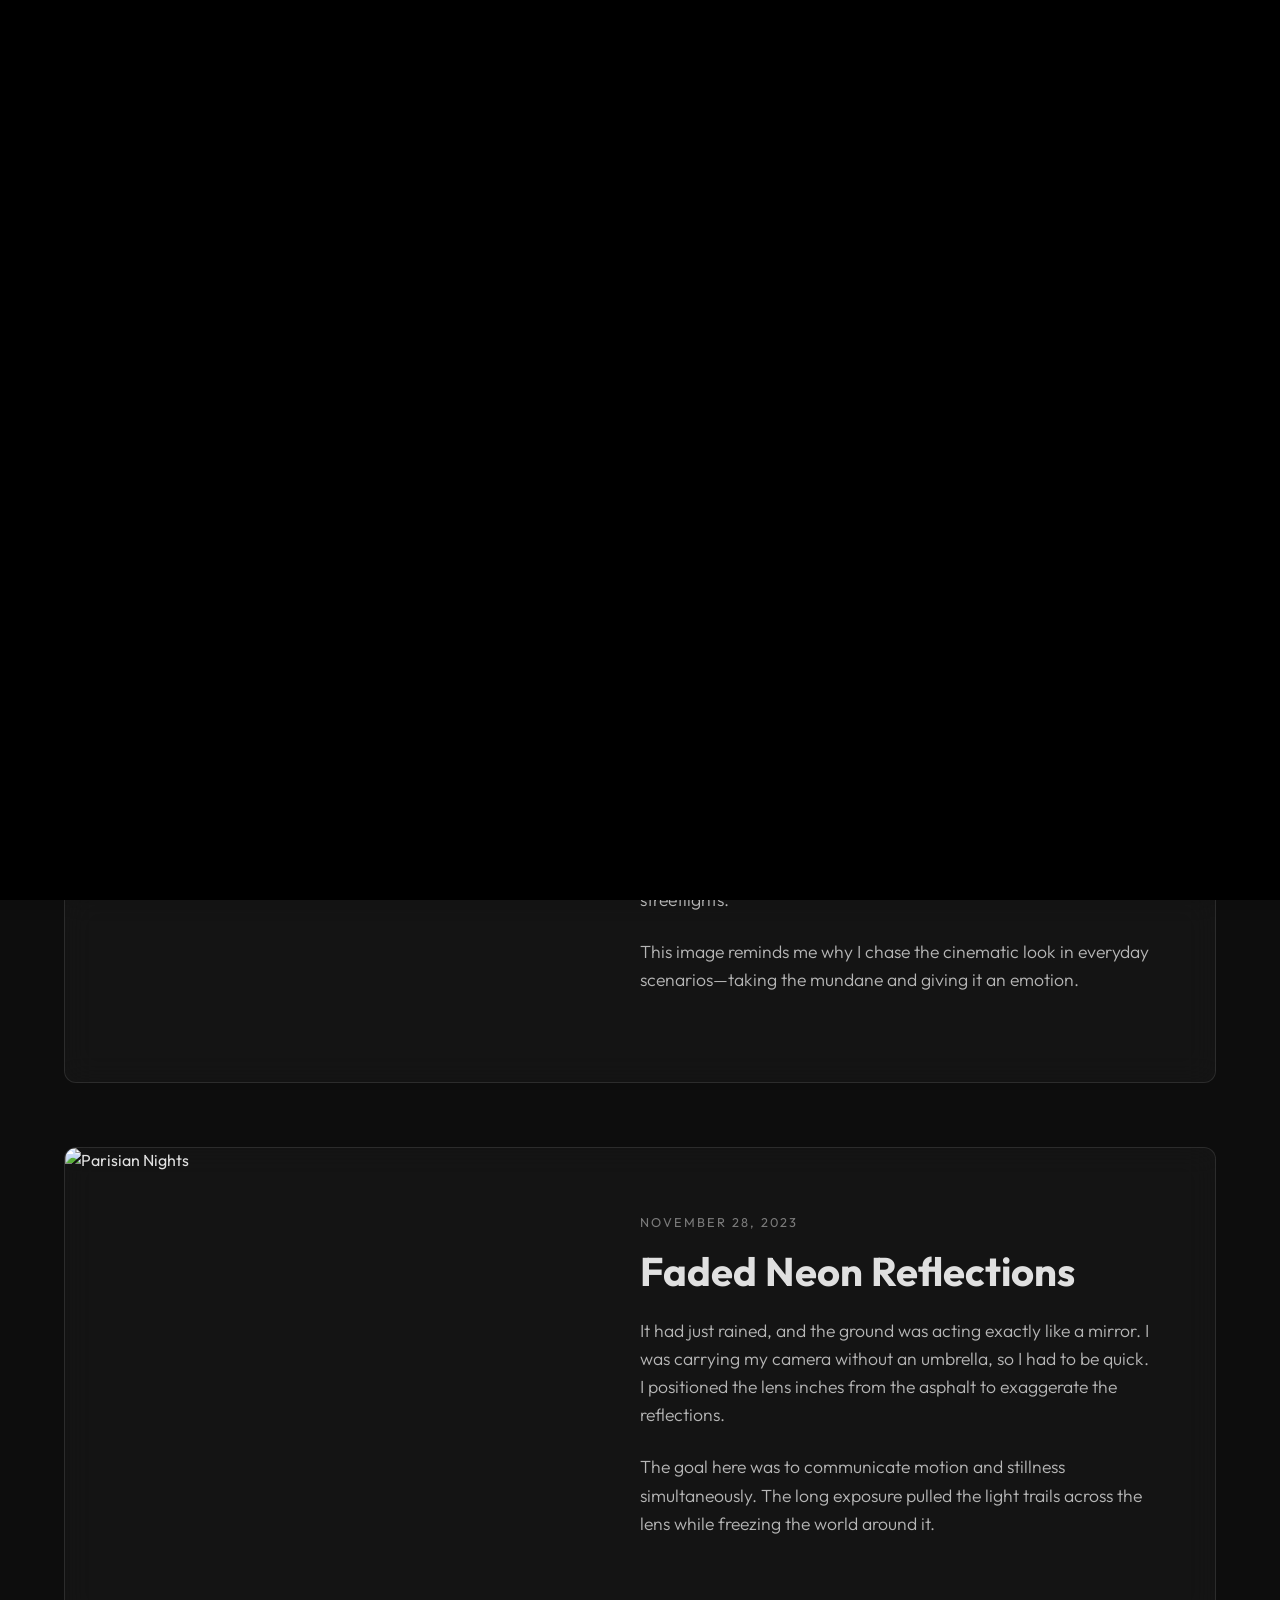
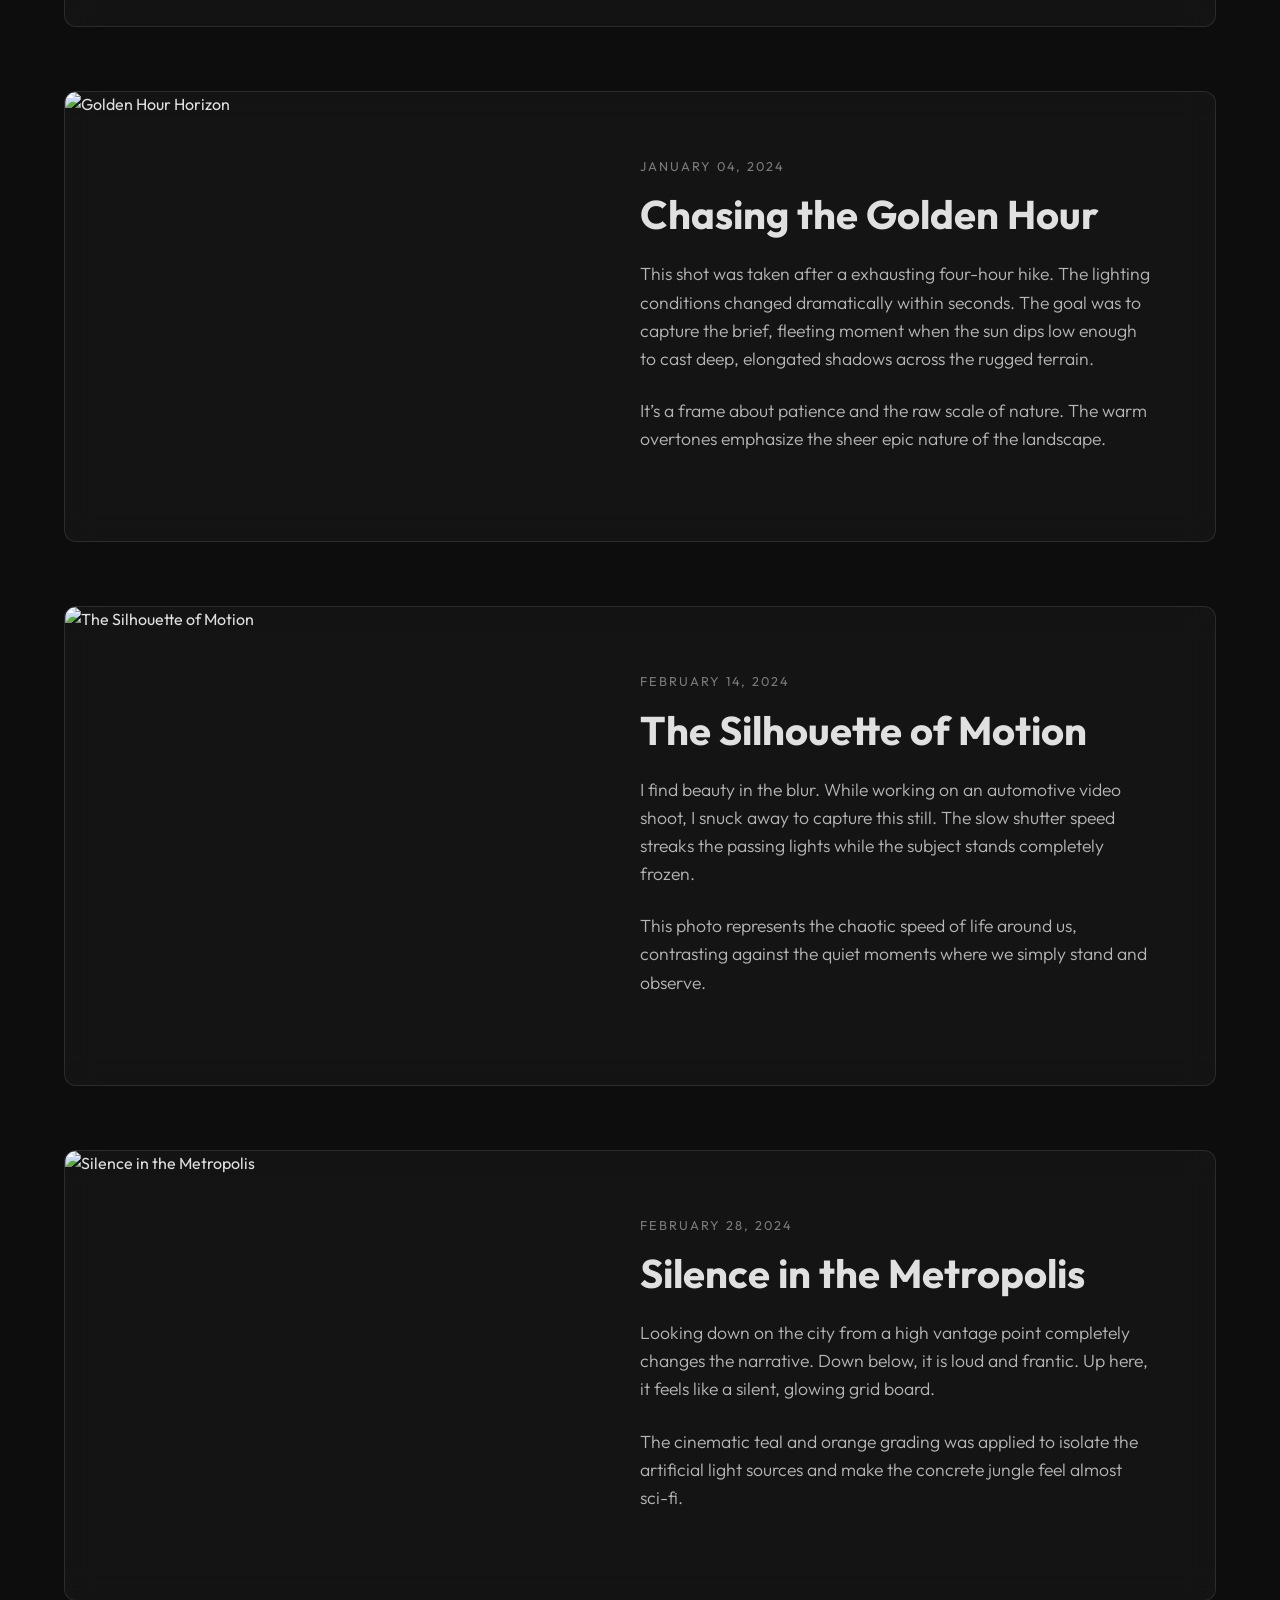
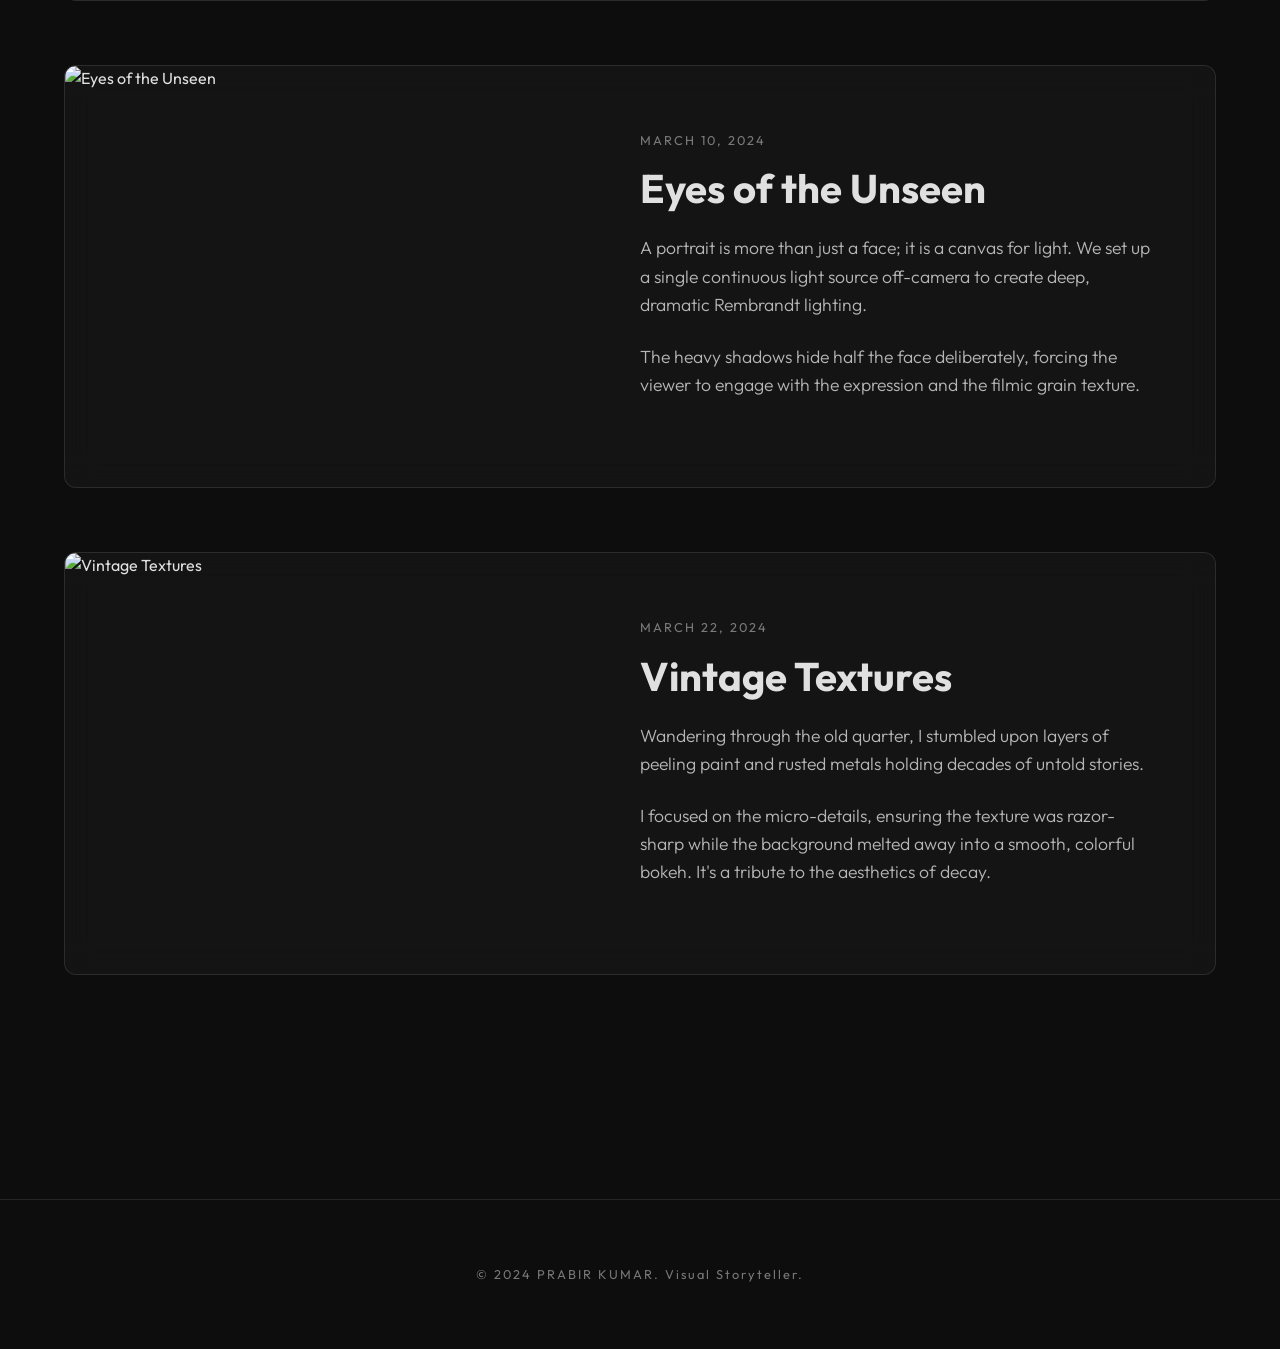
==== stories.html @ 2d8ebfbc "Add files via upload" ====
<!DOCTYPE html>
<html lang="en">
<head>
    <meta charset="UTF-8">
    <meta name="viewport" content="width=device-width, initial-scale=1.0">
    <title>Visual Stories | Prabir Kumar</title>
    <meta name="description" content="Explore the cinematic stories behind the lens of Prabir Kumar.">
    
    <!-- Google Fonts: Outfit for dynamic feel -->
    <link rel="preconnect" href="https://fonts.googleapis.com">
    <link rel="preconnect" href="https://fonts.gstatic.com" crossorigin>
    <link href="https://fonts.googleapis.com/css2?family=Outfit:wght@100;300;400;700;900&display=swap" rel="stylesheet">
    
    <!-- CSS -->
    <link rel="stylesheet" href="style.css">
</head>
<body class="loading">

    <!-- Loader -->
    <div class="loader-wrapper">
        <div class="loader-content">
            <div class="loader-line"></div>
            <span class="loader-text">BEHIND THE LENS</span>
        </div>
    </div>

    <!-- Grain Overlay -->
    <div class="grain-overlay"></div>

    <!-- Global Morphed Glass Background -->
    <div class="morphed-bg">
        <div class="blob blob1"></div>
        <div class="blob blob2"></div>
        <div class="blob blob3"></div>
    </div>
    <div class="global-glass"></div>

    <!-- Navigation -->
    <nav>
        <div class="nav-logo">PK</div>
        <div class="nav-links">
            <a href="index.html">Back to Home</a>
        </div>
    </nav>

    <main id="main-content">
        <!-- Stories Heading Section -->
        <section class="stories-hero">
            <div class="container glass-panel text-center">
                <h1 class="reveal-text">Stories Behind The Lens</h1>
                <p class="subtitle reveal-text-delay">Every frame carries a narrative.</p>
            </div>
        </section>

        <!-- Stories List -->
        <section class="stories-feed">
            <div class="container">
                
                <!-- Story Item 1 -->
                <div class="glass-card story-card">
                    <div class="story-image">
                        <!-- Placeholder for user's photo -->
                        <img src="https://images.unsplash.com/photo-1542038784456-1ea8e935640e?q=80&w=1200" alt="Urban Depth">
                    </div>
                    <div class="story-content">
                        <span class="story-date">October 12, 2023</span>
                        <h2>The Urban Depth</h2>
                        <p>I clicked this photo during a late-night street walk while exploring the contrast between towering city architecture and the isolation felt within it. The moody color grading focuses heavily on the cold blues of the metropolis crashing against the warm sodium-vapor streetlights.</p>
                        <p>This image reminds me why I chase the cinematic look in everyday scenarios—taking the mundane and giving it an emotion.</p>
                    </div>
                </div>

                <!-- Story Item 2 -->
                <div class="glass-card story-card">
                    <div class="story-image">
                        <!-- Placeholder for user's photo -->
                        <img src="https://images.unsplash.com/photo-1502602898657-3e91760cbb34?q=80&w=1200" alt="Parisian Nights">
                    </div>
                    <div class="story-content">
                        <span class="story-date">November 28, 2023</span>
                        <h2>Faded Neon Reflections</h2>
                        <p>It had just rained, and the ground was acting exactly like a mirror. I was carrying my camera without an umbrella, so I had to be quick. I positioned the lens inches from the asphalt to exaggerate the reflections.</p>
                        <p>The goal here was to communicate motion and stillness simultaneously. The long exposure pulled the light trails across the lens while freezing the world around it.</p>
                    </div>
                </div>

                <!-- Story Item 3 -->
                <div class="glass-card story-card">
                    <div class="story-image">
                        <img src="https://images.unsplash.com/photo-1469474968028-56623f02e42e?q=80&w=1200" alt="Golden Hour Horizon">
                    </div>
                    <div class="story-content">
                        <span class="story-date">January 04, 2024</span>
                        <h2>Chasing the Golden Hour</h2>
                        <p>This shot was taken after a exhausting four-hour hike. The lighting conditions changed dramatically within seconds. The goal was to capture the brief, fleeting moment when the sun dips low enough to cast deep, elongated shadows across the rugged terrain.</p>
                        <p>It’s a frame about patience and the raw scale of nature. The warm overtones emphasize the sheer epic nature of the landscape.</p>
                    </div>
                </div>

                <!-- Story Item 4 -->
                <div class="glass-card story-card">
                    <div class="story-image">
                        <img src="https://images.unsplash.com/photo-1510168341147-3850125fc13b?q=80&w=1200" alt="The Silhouette of Motion">
                    </div>
                    <div class="story-content">
                        <span class="story-date">February 14, 2024</span>
                        <h2>The Silhouette of Motion</h2>
                        <p>I find beauty in the blur. While working on an automotive video shoot, I snuck away to capture this still. The slow shutter speed streaks the passing lights while the subject stands completely frozen.</p>
                        <p>This photo represents the chaotic speed of life around us, contrasting against the quiet moments where we simply stand and observe.</p>
                    </div>
                </div>

                <!-- Story Item 5 -->
                <div class="glass-card story-card">
                    <div class="story-image">
                        <img src="https://images.unsplash.com/photo-1449824913935-59a10b8d2000?q=80&w=1200" alt="Silence in the Metropolis">
                    </div>
                    <div class="story-content">
                        <span class="story-date">February 28, 2024</span>
                        <h2>Silence in the Metropolis</h2>
                        <p>Looking down on the city from a high vantage point completely changes the narrative. Down below, it is loud and frantic. Up here, it feels like a silent, glowing grid board.</p>
                        <p>The cinematic teal and orange grading was applied to isolate the artificial light sources and make the concrete jungle feel almost sci-fi.</p>
                    </div>
                </div>

                <!-- Story Item 6 -->
                <div class="glass-card story-card">
                    <div class="story-image">
                        <img src="https://images.unsplash.com/photo-1506794778202-cad84cf45f1d?q=80&w=1200" alt="Eyes of the Unseen">
                    </div>
                    <div class="story-content">
                        <span class="story-date">March 10, 2024</span>
                        <h2>Eyes of the Unseen</h2>
                        <p>A portrait is more than just a face; it is a canvas for light. We set up a single continuous light source off-camera to create deep, dramatic Rembrandt lighting.</p>
                        <p>The heavy shadows hide half the face deliberately, forcing the viewer to engage with the expression and the filmic grain texture.</p>
                    </div>
                </div>

                <!-- Story Item 7 -->
                <div class="glass-card story-card">
                    <div class="story-image">
                        <img src="https://images.unsplash.com/photo-1541892079822-cb6632490b8f?q=80&w=1200" alt="Vintage Textures">
                    </div>
                    <div class="story-content">
                        <span class="story-date">March 22, 2024</span>
                        <h2>Vintage Textures</h2>
                        <p>Wandering through the old quarter, I stumbled upon layers of peeling paint and rusted metals holding decades of untold stories.</p>
                        <p>I focused on the micro-details, ensuring the texture was razor-sharp while the background melted away into a smooth, colorful bokeh. It's a tribute to the aesthetics of decay.</p>
                    </div>
                </div>

            </div>
        </section>

    </main>

    <!-- Footer -->
    <footer>
        <div class="footer-content">
            <p>&copy; 2024 PRABIR KUMAR. Visual Storyteller.</p>
        </div>
    </footer>

    <!-- Libraries -->
    <script src="https://cdnjs.cloudflare.com/ajax/libs/gsap/3.12.2/gsap.min.js"></script>
    <script src="https://cdnjs.cloudflare.com/ajax/libs/gsap/3.12.2/ScrollTrigger.min.js"></script>
    <script src="https://cdn.jsdelivr.net/gh/studio-freight/lenis@1.0.19/bundled/lenis.min.js"></script>

    <!-- JS -->
    <script src="main.js"></script>
</body>
</html>
---- style.css ----
:root {
    --bg-color: #0d0d0d;
    --text-color: #e0e0e0;
    --accent-color: #ffffff;
    --glass-bg: rgba(255, 255, 255, 0.03);
    --glass-border: rgba(255, 255, 255, 0.1);
    --glass-blur: 15px;
    --transition-smooth: all 0.6s cubic-bezier(0.16, 1, 0.3, 1);
    --font-main: 'Outfit', sans-serif;
}

* {
    margin: 0;
    padding: 0;
    box-sizing: border-box;
}

html {
    scroll-behavior: initial; /* Lenis handles this */
}

body {
    background-color: var(--bg-color);
    color: var(--text-color);
    font-family: var(--font-main);
    overflow-x: hidden;
    line-height: 1.6;
}

body.loading {
    overflow: hidden;
}

/* Loader */
.loader-wrapper {
    position: fixed;
    top: 0;
    left: 0;
    width: 100%;
    height: 100%;
    background: #000;
    z-index: 9999;
    display: flex;
    justify-content: center;
    align-items: center;
}

.loader-content {
    text-align: center;
}

.loader-text {
    font-size: 1.5rem;
    letter-spacing: 0.5rem;
    font-weight: 300;
    opacity: 0;
}

.loader-line {
    width: 0;
    height: 1px;
    background: #fff;
    margin-bottom: 1rem;
}

/* Grain Overlay */
.grain-overlay {
    position: fixed;
    top: 0;
    left: 0;
    width: 100%;
    height: 100%;
    pointer-events: none;
    z-index: 9000;
    opacity: 0.04;
    background-image: url("https://grainy-gradients.vercel.app/noise.svg");
}

/* Global Morphed Glass Background */
.morphed-bg {
    position: fixed;
    top: 0;
    left: 0;
    width: 100vw;
    height: 100vh;
    z-index: -3; /* Deepest layer */
    overflow: hidden;
    background: var(--bg-color); /* #0d0d0d */
}

.morphed-bg .blob {
    position: absolute;
    border-radius: 50%;
    filter: blur(90px);
    opacity: 0.8;
}

.morphed-bg .blob1 {
    width: 70vw;
    height: 70vw;
    background-color: rgba(30, 70, 120, 0.7); /* Deep cinematic blue */
    top: -20vh;
    left: -20vw;
    animation: blobAnim 20s infinite alternate ease-in-out;
}

.morphed-bg .blob2 {
    width: 60vw;
    height: 60vw;
    background-color: rgba(90, 30, 60, 0.6); /* Cinematic red/magenta */
    bottom: -20vh;
    right: -10vw;
    animation: blobAnim 25s infinite alternate-reverse ease-in-out;
}

.morphed-bg .blob3 {
    width: 80vw;
    height: 80vw;
    background-color: rgba(20, 80, 60, 0.4); /* Subtle teal */
    top: 20vh;
    left: 30vw;
    animation: blobAnim 30s infinite alternate ease-in-out;
}

@keyframes blobAnim {
    0% { transform: translate(0, 0) scale(1); }
    50% { transform: translate(10vw, 15vh) scale(1.1); }
    100% { transform: translate(-10vw, -10vh) scale(0.9); }
}

.global-glass {
    position: fixed;
    top: 0;
    left: 0;
    width: 100vw;
    height: 100vh;
    background: rgba(10, 10, 10, 0.6);
    backdrop-filter: blur(50px);
    -webkit-backdrop-filter: blur(50px);
    z-index: -2;
    pointer-events: none;
}



/* Navigation */
nav {
    position: fixed;
    top: 0;
    width: 100%;
    padding: 2rem 5%;
    display: flex;
    justify-content: space-between;
    align-items: center;
    z-index: 1000;
    mix-blend-mode: difference;
}

.nav-logo {
    font-size: 1.5rem;
    font-weight: 900;
    letter-spacing: -1px;
}

.nav-links a {
    color: #fff;
    text-decoration: none;
    margin-left: 2rem;
    font-size: 0.9rem;
    font-weight: 300;
    letter-spacing: 1px;
    text-transform: uppercase;
    transition: var(--transition-smooth);
    opacity: 0.7;
}

.nav-links a:hover {
    opacity: 1;
}

/* Sections */
section {
    position: relative;
    padding: 8rem 5%;
    min-height: 100vh;
    display: flex;
    align-items: center;
}

.container {
    width: 100%;
    max-width: 1400px;
    margin: 0 auto;
}

/* Glassmorphism Classes */
.glass-card {
    background: var(--glass-bg);
    backdrop-filter: blur(var(--glass-blur));
    -webkit-backdrop-filter: blur(var(--glass-blur));
    border: 1px solid var(--glass-border);
    border-radius: 12px;
    overflow: hidden;
    position: relative;
}

.glass-panel {
    background: rgba(255, 255, 255, 0.02);
    backdrop-filter: blur(10px);
    border: 1px solid rgba(255, 255, 255, 0.05);
    padding: 4rem;
    border-radius: 24px;
}

/* Hero Section */
.hero {
    padding: 0;
    justify-content: center;
    overflow: hidden;
}

.hero-bg-media {
    position: absolute;
    top: 0;
    left: 0;
    width: 100%;
    height: 100%;
    z-index: -1;
}

.hero-video {
    width: 100%;
    height: 100%;
    object-fit: cover;
    filter: brightness(0.6) saturate(0.5);
    opacity: 0.3;
    mix-blend-mode: overlay;
}

.hero-overlay {
    position: absolute;
    top: 0;
    left: 0;
    width: 100%;
    height: 100%;
    background: radial-gradient(circle at center, transparent 0%, rgba(0,0,0,0.8) 100%);
}

.hero-container {
    display: flex;
    align-items: center;
    justify-content: space-between;
    width: 90%;
    max-width: 1400px;
    z-index: 1;
}

.hero-text-content h1 {
    font-size: clamp(3rem, 10vw, 8rem);
    font-weight: 900;
    line-height: 0.9;
    letter-spacing: -4px;
    margin-bottom: 1rem;
}

.hero-text-content .subtitle {
    font-size: 1.5rem;
    font-weight: 300;
    letter-spacing: 4px;
    text-transform: uppercase;
    margin-bottom: 2rem;
    color: rgba(255,255,255,0.7);
}

.hero-statement {
    font-size: 1.2rem;
    font-style: italic;
    font-weight: 300;
    max-width: 400px;
    margin-bottom: 3rem;
    opacity: 0.8;
}

.hero-image-wrapper {
    width: 35%;
    position: relative;
    perspective: 1200px;
}

.profile-card {
    aspect-ratio: 4/5;
    transform: rotate(-1.5deg); /* Counter-rotation to straighten tilted image */
    transition: transform 0.2s ease-out;
    transform-style: preserve-3d;
}

.glass-overlay {
    position: absolute;
    top: 0;
    left: 0;
    width: 100%;
    height: 100%;
    background: linear-gradient(135deg, rgba(255,255,255,0.1) 0%, transparent 50%, rgba(255,255,255,0.05) 100%);
    pointer-events: none;
    z-index: 2;
}

.profile-card:hover {
    transform: rotate(0deg) scale(1.02);
}

.profile-img {
    width: 100%;
    height: 100%;
    object-fit: cover;
    display: block;
}

/* Buttons */
.btn {
    display: inline-block;
    padding: 1.2rem 3rem;
    text-decoration: none;
    font-weight: 600;
    letter-spacing: 1px;
    text-transform: uppercase;
    border-radius: 50px;
    transition: var(--transition-smooth);
    position: relative;
    overflow: hidden;
}

.btn.primary {
    background: #fff;
    color: #000;
}

.btn.primary:hover {
    background: #e0e0e0;
    transform: translateY(-5px);
    box-shadow: 0 10px 30px rgba(255,255,255,0.2);
}

/* About Section */
.about-grid {
    display: grid;
    grid-template-columns: 1fr 1fr;
    gap: 4rem;
    align-items: center;
}

.section-title {
    font-size: 3rem;
    margin-bottom: 2rem;
    font-weight: 700;
}

.about-card {
    padding: 3rem;
}

.about-card p {
    font-size: 1.2rem;
    margin-bottom: 2rem;
    font-weight: 300;
}

.exp-badge {
    display: flex;
    align-items: center;
    gap: 1rem;
    border-top: 1px solid var(--glass-border);
    padding-top: 2rem;
}

.exp-badge .number {
    font-size: 4rem;
    font-weight: 900;
    line-height: 1;
}

.exp-badge .label {
    font-size: 0.8rem;
    text-transform: uppercase;
    letter-spacing: 2px;
}

.skills-list {
    list-style: none;
}

.skills-list li {
    font-size: 1.5rem;
    padding: 1.5rem 0;
    border-bottom: 1px solid var(--glass-border);
    display: flex;
    align-items: center;
    gap: 2rem;
    font-weight: 300;
    transition: var(--transition-smooth);
}

.skills-list li span {
    font-size: 0.9rem;
    opacity: 0.5;
}

.skills-list li:hover {
    padding-left: 2rem;
    color: #fff;
}

/* Portfolio Section */
.portfolio-header {
    display: flex;
    justify-content: space-between;
    align-items: flex-end;
    margin-bottom: 4rem;
}

.filter-btns {
    display: flex;
    gap: 1.5rem;
}

.filter-btn {
    background: none;
    border: none;
    color: rgba(255,255,255,0.5);
    cursor: pointer;
    font-size: 0.9rem;
    text-transform: uppercase;
    letter-spacing: 1px;
    transition: var(--transition-smooth);
    padding: 0.5rem 0;
}

.filter-btn.active, .filter-btn:hover {
    color: #fff;
    border-bottom: 1px solid #fff;
}

.portfolio-grid {
    display: grid;
    grid-template-columns: repeat(4, 1fr);
    gap: 1.5rem;
}

.portfolio-item.featured {
    grid-column: span 2;
}

.portfolio-card {
    cursor: pointer;
    transition: var(--transition-smooth);
}

.item-media {
    position: relative;
    overflow: hidden;
    border-radius: 8px 8px 0 0;
}

.item-media img {
    width: 100%;
    height: auto;
    display: block;
    transition: transform 1.2s cubic-bezier(0.16, 1, 0.3, 1);
}

.portfolio-card:hover .item-media img {
    transform: scale(1.1);
}

.portfolio-card:hover {
    transform: translateY(-10px);
}

.play-overlay {
    position: absolute;
    top: 50%;
    left: 50%;
    transform: translate(-50%, -50%);
    width: 80px;
    height: 80px;
    background: rgba(255,255,255,0.2);
    backdrop-filter: blur(10px);
    border-radius: 50%;
    display: flex;
    justify-content: center;
    align-items: center;
    opacity: 0;
    transition: var(--transition-smooth);
}

.portfolio-card:hover .play-overlay {
    opacity: 1;
}

.play-overlay svg {
    width: 30px;
    height: 30px;
}

.item-info {
    padding: 1.2rem;
}

.item-info h3 {
    font-size: 1.1rem;
    margin-bottom: 0.3rem;
}

.item-info p {
    font-size: 0.8rem;
    opacity: 0.6;
    font-weight: 300;
}

.portfolio-more {
    text-align: center;
    margin-top: 4rem;
}

.btn.secondary {
    background: rgba(255, 255, 255, 0.05);
    color: #fff;
    border: 1px solid rgba(255, 255, 255, 0.2);
    display: inline-flex;
    align-items: center;
    gap: 0.8rem;
    backdrop-filter: blur(10px);
}

.btn.secondary:hover {
    background: rgba(255, 255, 255, 0.1);
    transform: translateY(-5px);
    border-color: rgba(255, 255, 255, 0.4);
}

.arrow-icon {
    width: 20px;
    height: 20px;
    transition: transform 0.3s ease;
}

.btn:hover .arrow-icon {
    transform: translateX(5px);
}

/* Contact Section */
.contact-panel {
    text-align: center;
}

.contact-panel h2 {
    font-size: clamp(2rem, 6vw, 5rem);
    margin-bottom: 2rem;
    line-height: 1.1;
}

.contact-panel p {
    font-size: 1.5rem;
    max-width: 600px;
    margin: 0 auto 3rem;
    font-weight: 300;
    opacity: 0.8;
}



/* Footer */
footer {
    padding: 4rem 5%;
    text-align: center;
    border-top: 1px solid var(--glass-border);
}

footer p {
    font-size: 0.8rem;
    opacity: 0.5;
    letter-spacing: 2px;
}

/* Stories Page */
.stories-hero {
    min-height: 60vh;
    padding-top: 12rem;
}

.stories-hero .glass-panel {
    padding: 4rem 2rem;
}

.text-center {
    text-align: center;
}

.stories-feed {
    padding: 4rem 5%;
    padding-bottom: 10rem;
}

.story-card {
    display: flex;
    flex-direction: row;
    gap: 0;
    margin-bottom: 4rem;
    min-height: 400px;
}

.story-image {
    flex: 1;
    overflow: hidden;
    position: relative;
}

.story-image img {
    width: 100%;
    height: 100%;
    object-fit: cover;
    display: block;
    transition: transform 1.2s cubic-bezier(0.16, 1, 0.3, 1);
}

.story-card:hover .story-image img {
    transform: scale(1.05);
}

.story-content {
    flex: 1;
    padding: 4rem;
    display: flex;
    flex-direction: column;
    justify-content: center;
}

.story-content h2 {
    font-size: 2.5rem;
    margin-bottom: 1.5rem;
    line-height: 1.1;
}

.story-date {
    font-size: 0.8rem;
    text-transform: uppercase;
    letter-spacing: 2px;
    opacity: 0.5;
    margin-bottom: 1rem;
    display: inline-block;
}

.story-content p {
    font-size: 1.1rem;
    opacity: 0.8;
    margin-bottom: 1.5rem;
    font-weight: 300;
}

@media (max-width: 768px) {
    .story-card {
        flex-direction: column;
    }
    
    .story-content {
        padding: 2rem;
    }
}

/* Animations */
.scroll-indicator {
    position: absolute;
    bottom: 2rem;
    left: 50%;
    transform: translateX(-50%);
    display: flex;
    flex-direction: column;
    align-items: center;
    gap: 1rem;
    opacity: 0.5;
}

.mouse {
    width: 25px;
    height: 40px;
    border: 2px solid #fff;
    border-radius: 20px;
    position: relative;
}

.mouse::before {
    content: '';
    position: absolute;
    top: 10px;
    left: 50%;
    transform: translateX(-50%);
    width: 4px;
    height: 8px;
    background: #fff;
    border-radius: 2px;
    animation: scroll 2s infinite;
}

@keyframes scroll {
    0% { transform: translate(-50%, 0); opacity: 1; }
    100% { transform: translate(-50%, 20px); opacity: 0; }
}

@media (max-width: 768px) {
    .hero-container {
        flex-direction: column-reverse;
        text-align: center;
        margin-top: 10vh;
    }
    
    .hero-image-wrapper {
        width: 70%;
        margin-bottom: 3rem;
    }
    
    .hero-text-content {
        margin-top: 2rem;
    }
    
    .about-grid {
        grid-template-columns: 1fr;
    }
    
    .portfolio-grid {
        grid-template-columns: 1fr;
    }
    
    .portfolio-item.featured {
        grid-column: span 1;
    }
    
    .glass-panel {
        padding: 2rem;
    }
    
    .nav-links {
        display: none;
    }
}
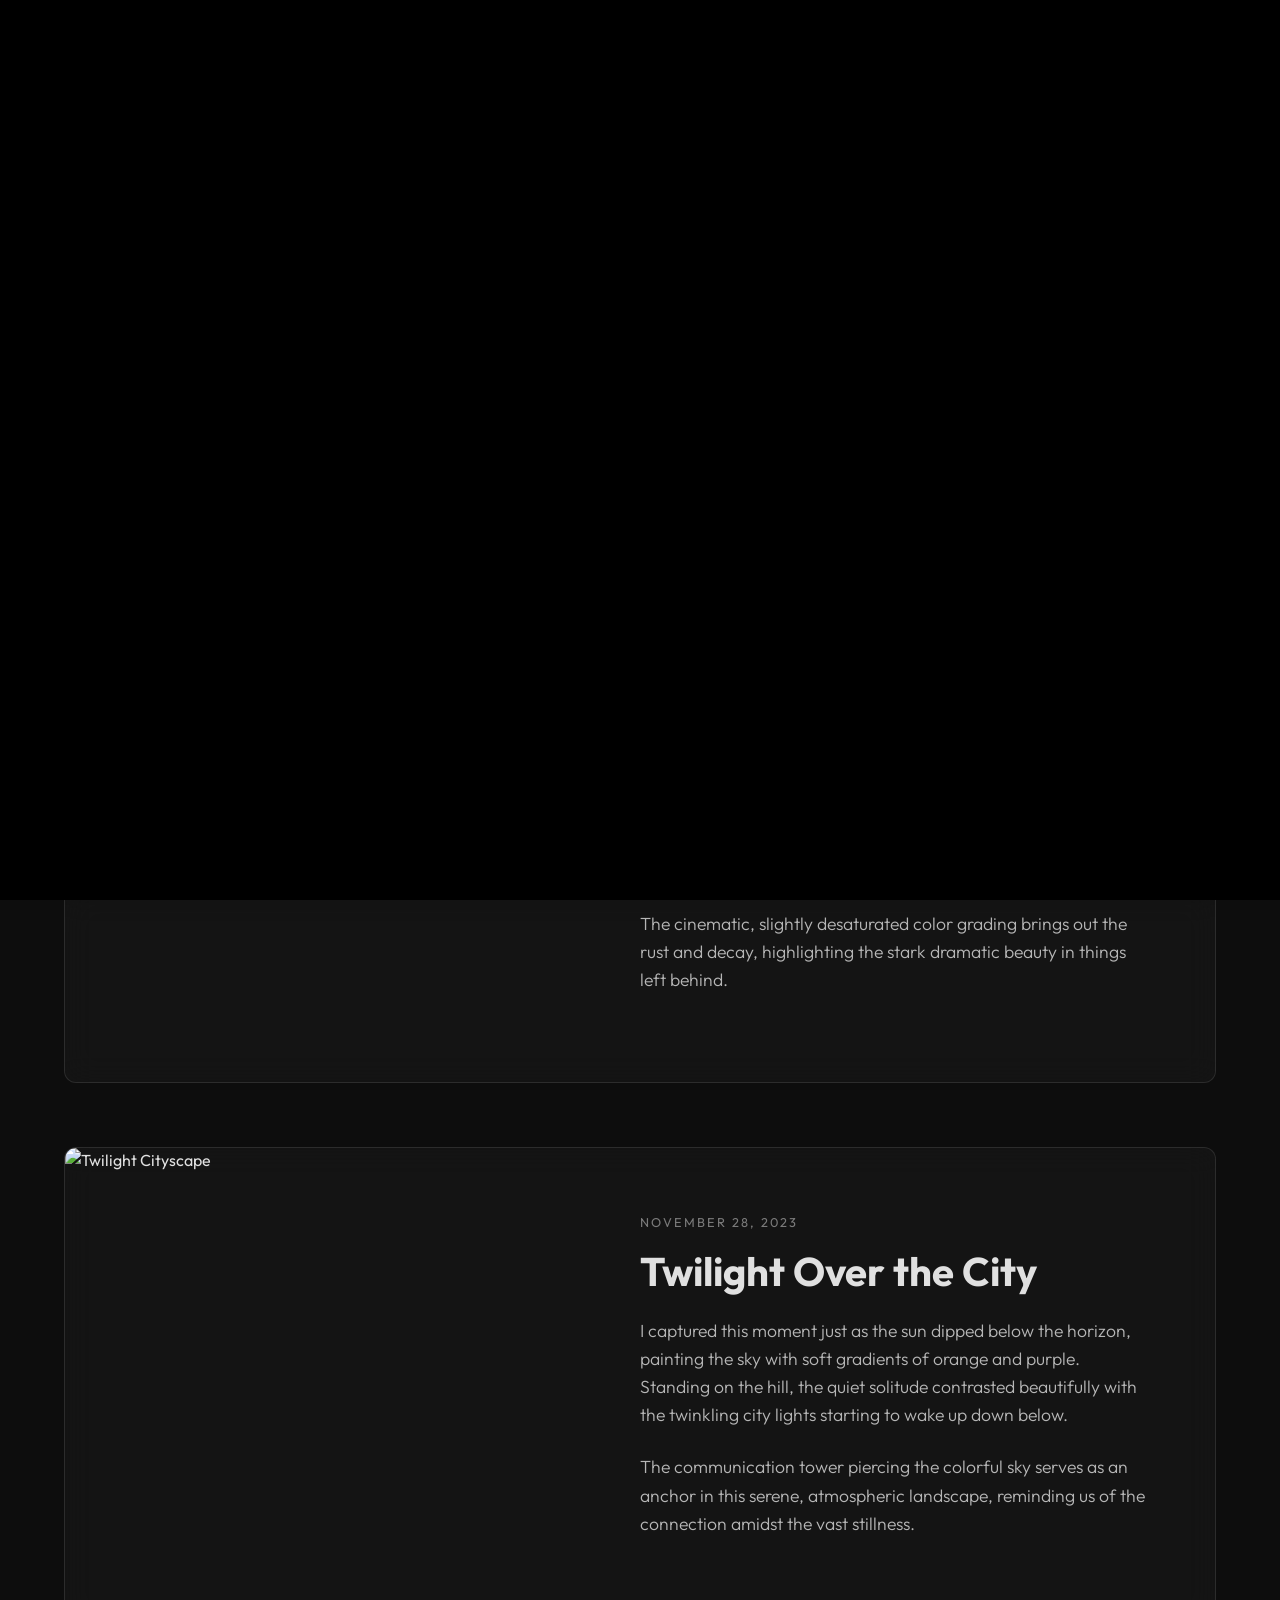
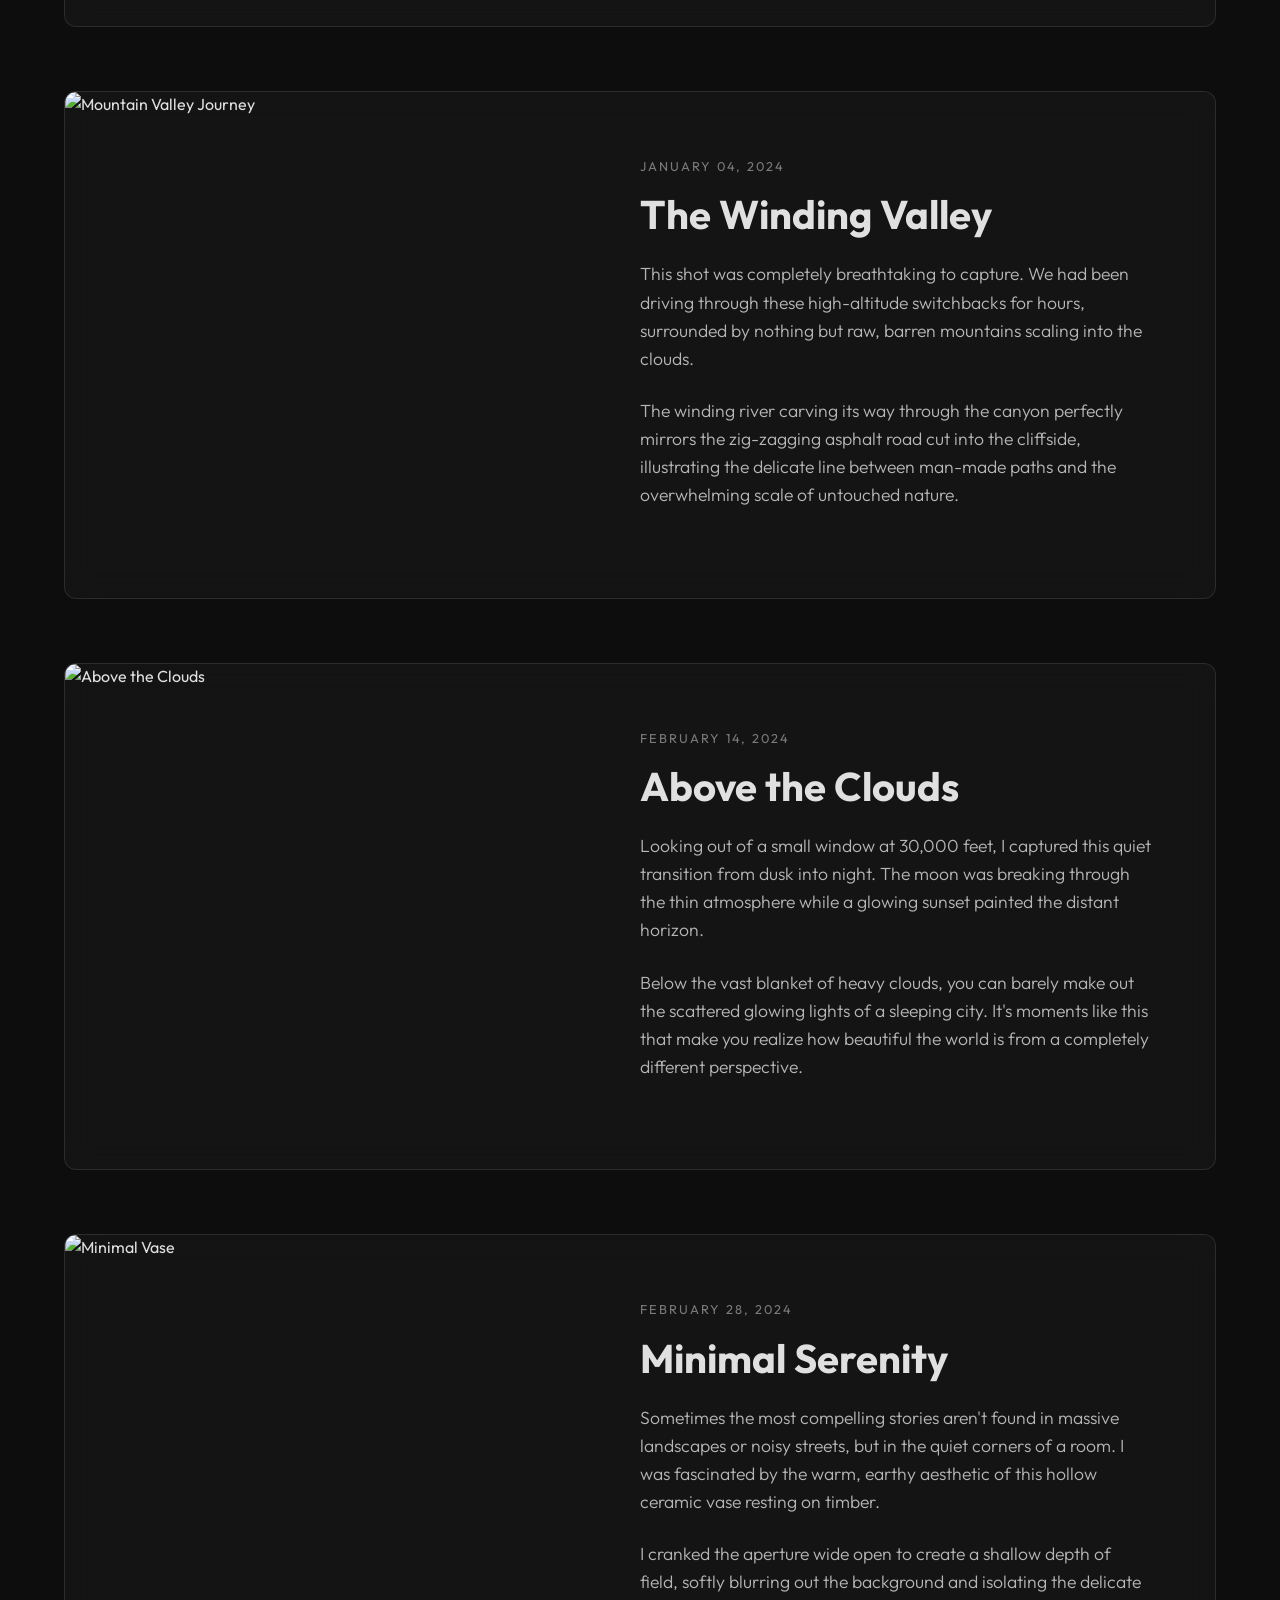
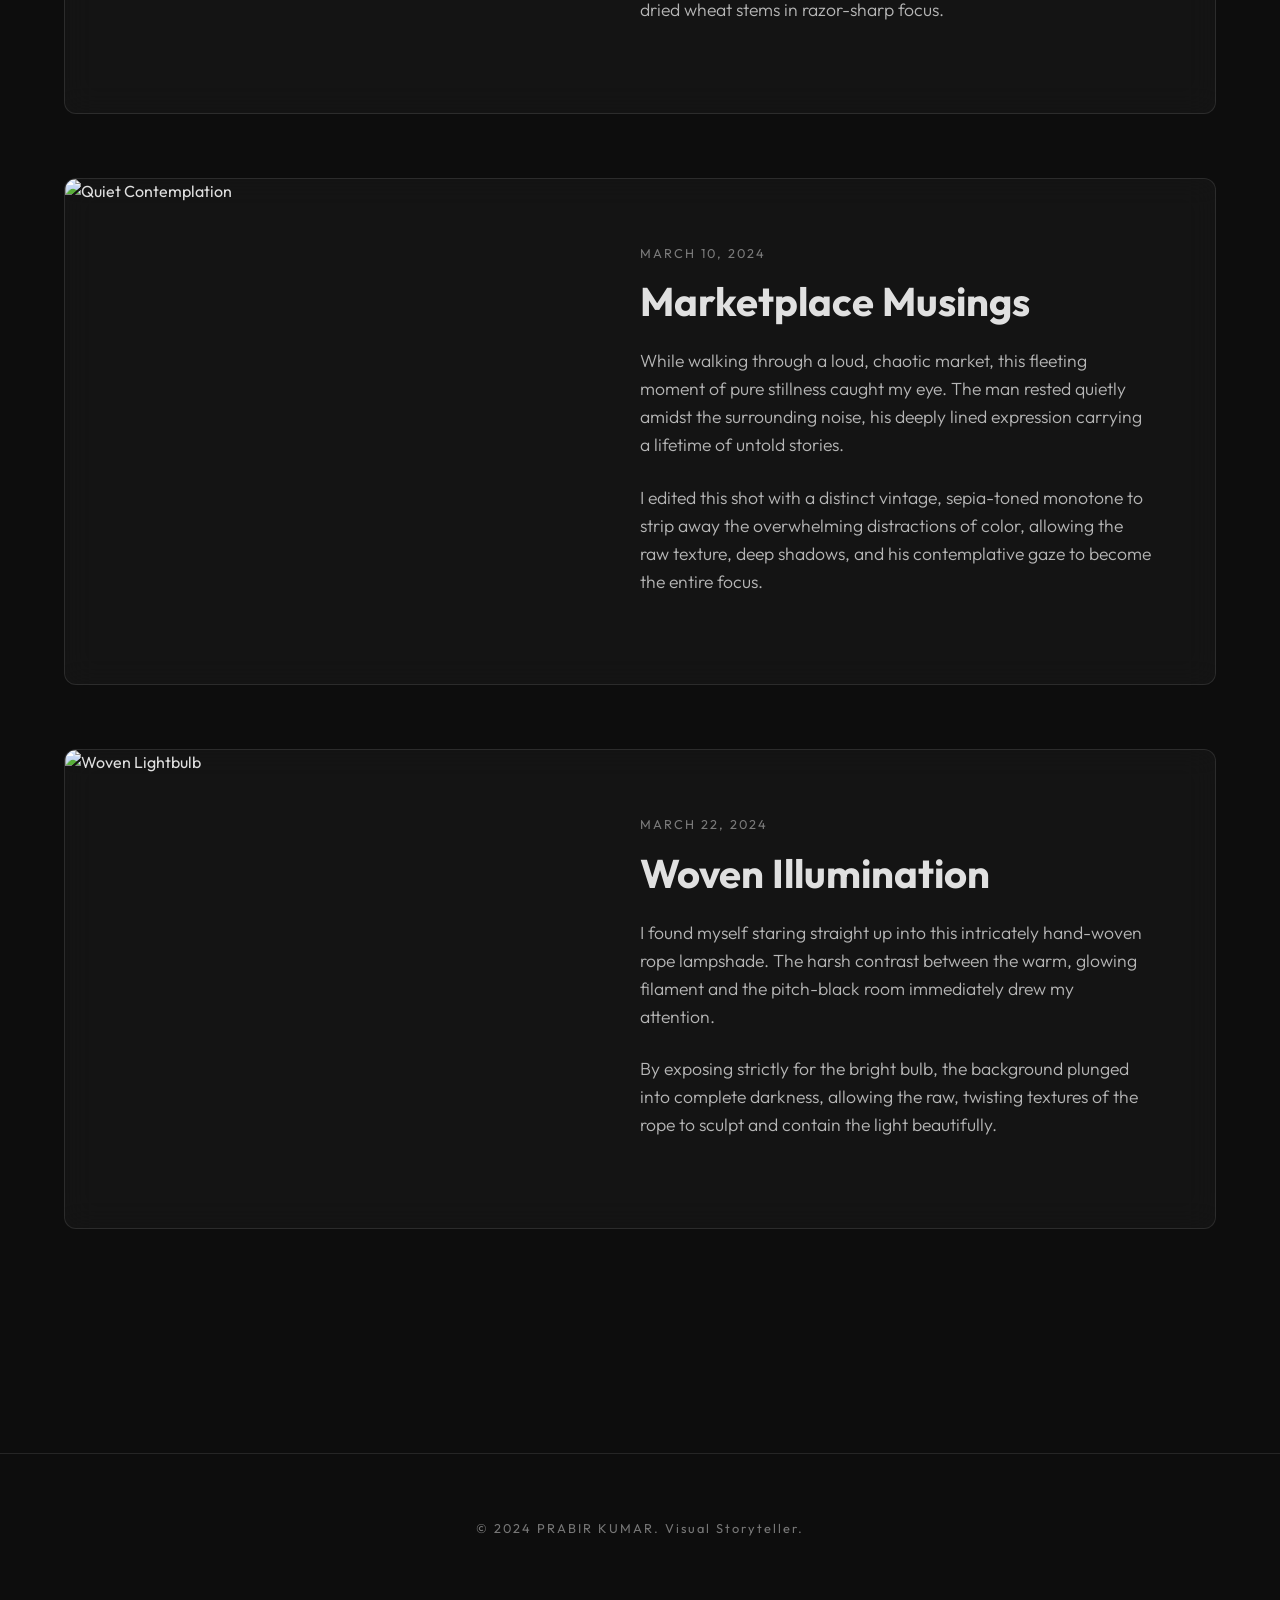
==== commit 0b4b89f6: "Update stories.html" ====
--- a/stories.html
+++ b/stories.html
@@ -59,93 +59,91 @@
                 <!-- Story Item 1 -->
                 <div class="glass-card story-card">
                     <div class="story-image">
-                        <!-- Placeholder for user's photo -->
-                        <img src="https://images.unsplash.com/photo-1542038784456-1ea8e935640e?q=80&w=1200" alt="Urban Depth">
+                        <img src="forgotten_relic_v2.jpg" alt="Forgotten Relics">
                     </div>
                     <div class="story-content">
                         <span class="story-date">October 12, 2023</span>
-                        <h2>The Urban Depth</h2>
-                        <p>I clicked this photo during a late-night street walk while exploring the contrast between towering city architecture and the isolation felt within it. The moody color grading focuses heavily on the cold blues of the metropolis crashing against the warm sodium-vapor streetlights.</p>
-                        <p>This image reminds me why I chase the cinematic look in everyday scenarios—taking the mundane and giving it an emotion.</p>
+                        <h2>Forgotten Relics</h2>
+                        <p>I clicked this photo after stumbling upon an abandoned car quietly being reclaimed by nature. The heavy dust, the shattered textures, and the creeping roots all tell a silent story of time passing without human intervention.</p>
+                        <p>The cinematic, slightly desaturated color grading brings out the rust and decay, highlighting the stark dramatic beauty in things left behind.</p>
                     </div>
                 </div>
 
                 <!-- Story Item 2 -->
                 <div class="glass-card story-card">
                     <div class="story-image">
-                        <!-- Placeholder for user's photo -->
-                        <img src="https://images.unsplash.com/photo-1502602898657-3e91760cbb34?q=80&w=1200" alt="Parisian Nights">
+                        <img src="twilight_city.jpg" alt="Twilight Cityscape">
                     </div>
                     <div class="story-content">
                         <span class="story-date">November 28, 2023</span>
-                        <h2>Faded Neon Reflections</h2>
-                        <p>It had just rained, and the ground was acting exactly like a mirror. I was carrying my camera without an umbrella, so I had to be quick. I positioned the lens inches from the asphalt to exaggerate the reflections.</p>
-                        <p>The goal here was to communicate motion and stillness simultaneously. The long exposure pulled the light trails across the lens while freezing the world around it.</p>
+                        <h2>Twilight Over the City</h2>
+                        <p>I captured this moment just as the sun dipped below the horizon, painting the sky with soft gradients of orange and purple. Standing on the hill, the quiet solitude contrasted beautifully with the twinkling city lights starting to wake up down below.</p>
+                        <p>The communication tower piercing the colorful sky serves as an anchor in this serene, atmospheric landscape, reminding us of the connection amidst the vast stillness.</p>
                     </div>
                 </div>
 
                 <!-- Story Item 3 -->
                 <div class="glass-card story-card">
                     <div class="story-image">
-                        <img src="https://images.unsplash.com/photo-1469474968028-56623f02e42e?q=80&w=1200" alt="Golden Hour Horizon">
+                        <img src="mountain_valley.jpg" alt="Mountain Valley Journey">
                     </div>
                     <div class="story-content">
                         <span class="story-date">January 04, 2024</span>
-                        <h2>Chasing the Golden Hour</h2>
-                        <p>This shot was taken after a exhausting four-hour hike. The lighting conditions changed dramatically within seconds. The goal was to capture the brief, fleeting moment when the sun dips low enough to cast deep, elongated shadows across the rugged terrain.</p>
-                        <p>It’s a frame about patience and the raw scale of nature. The warm overtones emphasize the sheer epic nature of the landscape.</p>
+                        <h2>The Winding Valley</h2>
+                        <p>This shot was completely breathtaking to capture. We had been driving through these high-altitude switchbacks for hours, surrounded by nothing but raw, barren mountains scaling into the clouds.</p>
+                        <p>The winding river carving its way through the canyon perfectly mirrors the zig-zagging asphalt road cut into the cliffside, illustrating the delicate line between man-made paths and the overwhelming scale of untouched nature.</p>
                     </div>
                 </div>
 
                 <!-- Story Item 4 -->
                 <div class="glass-card story-card">
                     <div class="story-image">
-                        <img src="https://images.unsplash.com/photo-1510168341147-3850125fc13b?q=80&w=1200" alt="The Silhouette of Motion">
+                        <img src="above_clouds.jpg" alt="Above the Clouds">
                     </div>
                     <div class="story-content">
                         <span class="story-date">February 14, 2024</span>
-                        <h2>The Silhouette of Motion</h2>
-                        <p>I find beauty in the blur. While working on an automotive video shoot, I snuck away to capture this still. The slow shutter speed streaks the passing lights while the subject stands completely frozen.</p>
-                        <p>This photo represents the chaotic speed of life around us, contrasting against the quiet moments where we simply stand and observe.</p>
+                        <h2>Above the Clouds</h2>
+                        <p>Looking out of a small window at 30,000 feet, I captured this quiet transition from dusk into night. The moon was breaking through the thin atmosphere while a glowing sunset painted the distant horizon.</p>
+                        <p>Below the vast blanket of heavy clouds, you can barely make out the scattered glowing lights of a sleeping city. It's moments like this that make you realize how beautiful the world is from a completely different perspective.</p>
                     </div>
                 </div>
 
                 <!-- Story Item 5 -->
                 <div class="glass-card story-card">
                     <div class="story-image">
-                        <img src="https://images.unsplash.com/photo-1449824913935-59a10b8d2000?q=80&w=1200" alt="Silence in the Metropolis">
+                        <img src="minimal_vase.jpg" alt="Minimal Vase">
                     </div>
                     <div class="story-content">
                         <span class="story-date">February 28, 2024</span>
-                        <h2>Silence in the Metropolis</h2>
-                        <p>Looking down on the city from a high vantage point completely changes the narrative. Down below, it is loud and frantic. Up here, it feels like a silent, glowing grid board.</p>
-                        <p>The cinematic teal and orange grading was applied to isolate the artificial light sources and make the concrete jungle feel almost sci-fi.</p>
+                        <h2>Minimal Serenity</h2>
+                        <p>Sometimes the most compelling stories aren't found in massive landscapes or noisy streets, but in the quiet corners of a room. I was fascinated by the warm, earthy aesthetic of this hollow ceramic vase resting on timber.</p>
+                        <p>I cranked the aperture wide open to create a shallow depth of field, softly blurring out the background and isolating the delicate dried wheat stems in razor-sharp focus.</p>
                     </div>
                 </div>
 
                 <!-- Story Item 6 -->
                 <div class="glass-card story-card">
                     <div class="story-image">
-                        <img src="https://images.unsplash.com/photo-1506794778202-cad84cf45f1d?q=80&w=1200" alt="Eyes of the Unseen">
+                        <img src="contemplation.jpg" alt="Quiet Contemplation">
                     </div>
                     <div class="story-content">
                         <span class="story-date">March 10, 2024</span>
-                        <h2>Eyes of the Unseen</h2>
-                        <p>A portrait is more than just a face; it is a canvas for light. We set up a single continuous light source off-camera to create deep, dramatic Rembrandt lighting.</p>
-                        <p>The heavy shadows hide half the face deliberately, forcing the viewer to engage with the expression and the filmic grain texture.</p>
+                        <h2>Marketplace Musings</h2>
+                        <p>While walking through a loud, chaotic market, this fleeting moment of pure stillness caught my eye. The man rested quietly amidst the surrounding noise, his deeply lined expression carrying a lifetime of untold stories.</p>
+                        <p>I edited this shot with a distinct vintage, sepia-toned monotone to strip away the overwhelming distractions of color, allowing the raw texture, deep shadows, and his contemplative gaze to become the entire focus.</p>
                     </div>
                 </div>
 
                 <!-- Story Item 7 -->
                 <div class="glass-card story-card">
                     <div class="story-image">
-                        <img src="https://images.unsplash.com/photo-1541892079822-cb6632490b8f?q=80&w=1200" alt="Vintage Textures">
+                        <img src="woven_light.jpg" alt="Woven Lightbulb">
                     </div>
                     <div class="story-content">
                         <span class="story-date">March 22, 2024</span>
-                        <h2>Vintage Textures</h2>
-                        <p>Wandering through the old quarter, I stumbled upon layers of peeling paint and rusted metals holding decades of untold stories.</p>
-                        <p>I focused on the micro-details, ensuring the texture was razor-sharp while the background melted away into a smooth, colorful bokeh. It's a tribute to the aesthetics of decay.</p>
+                        <h2>Woven Illumination</h2>
+                        <p>I found myself staring straight up into this intricately hand-woven rope lampshade. The harsh contrast between the warm, glowing filament and the pitch-black room immediately drew my attention.</p>
+                        <p>By exposing strictly for the bright bulb, the background plunged into complete darkness, allowing the raw, twisting textures of the rope to sculpt and contain the light beautifully.</p>
                     </div>
                 </div>
 
--- a/style.css
+++ b/style.css
@@ -23,7 +23,7 @@
     background-color: var(--bg-color);
     color: var(--text-color);
     font-family: var(--font-main);
-    overflow-x: hidden;
+    overflow-x: clip; 
     line-height: 1.6;
 }
 
@@ -86,6 +86,7 @@
     z-index: -3; /* Deepest layer */
     overflow: hidden;
     background: var(--bg-color); /* #0d0d0d */
+    pointer-events: none;
 }
 
 .morphed-bg .blob {
